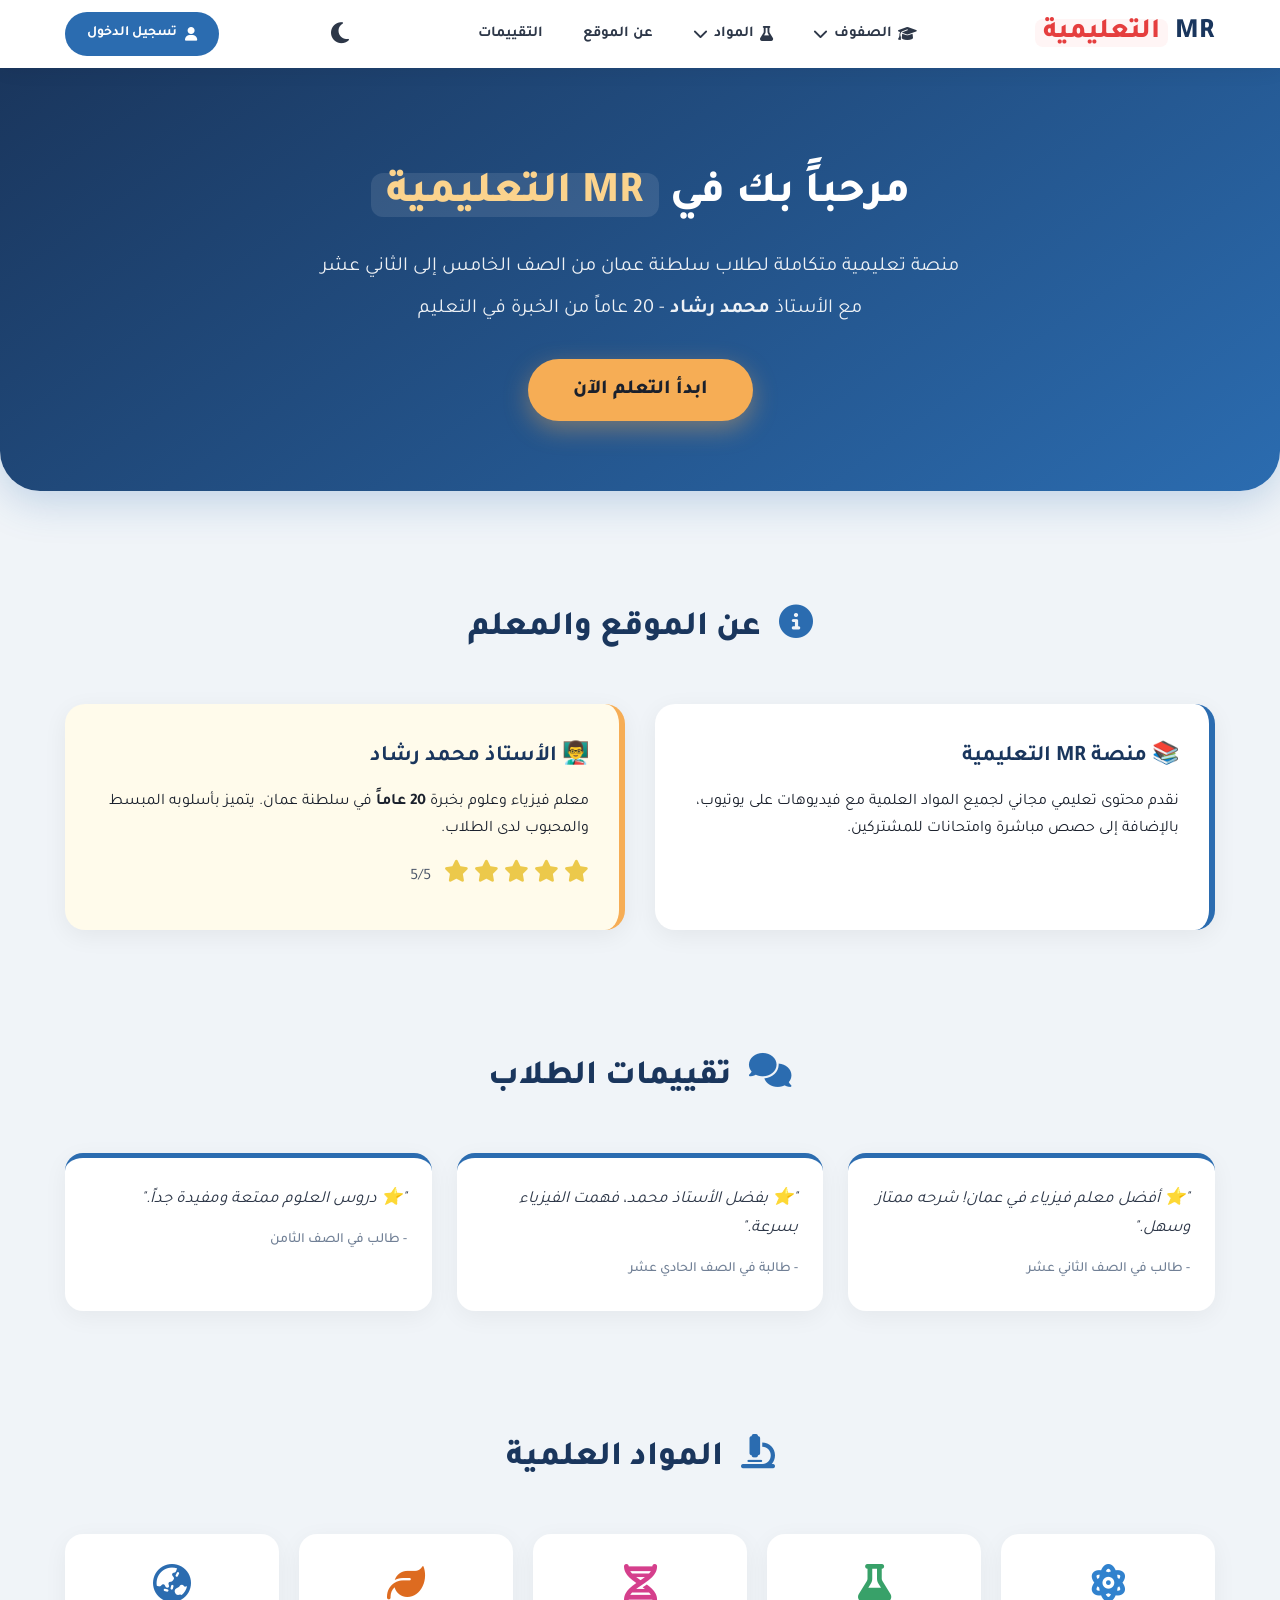
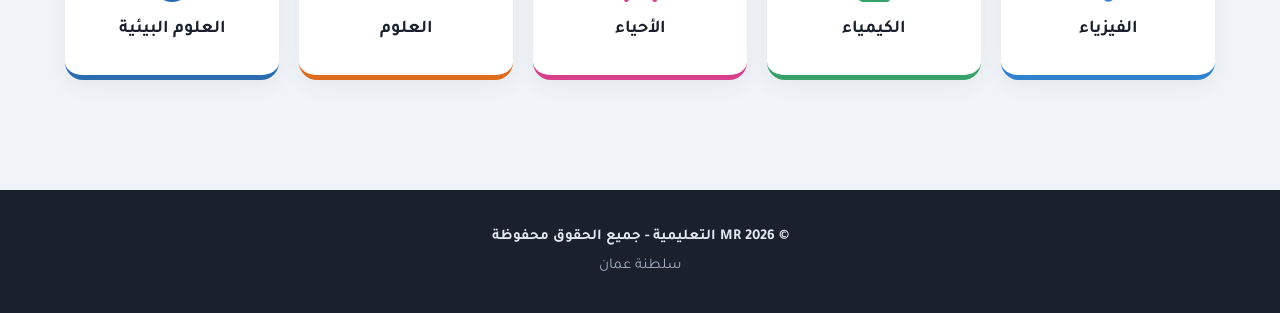
==== index.html @ b7f156b2 "Add files via upload" ====
<!DOCTYPE html>
<html lang="ar" dir="rtl">
<head>
    <meta charset="UTF-8" />
    <meta name="viewport" content="width=device-width, initial-scale=1.0"/>
    <title>MR التعليمية - الرئيسية</title>
    
    <!-- الخطوط والأيقونات -->
    <link rel="stylesheet" href="https://cdnjs.cloudflare.com/ajax/libs/font-awesome/6.5.0/css/all.min.css"/>
    <link href="https://fonts.googleapis.com/css2?family=Tajawal:wght@400;500;700;800&display=swap" rel="stylesheet"/>
    
    <!-- ربط ملف التنسيقات (تأكد من وجود الملف بنفس المجلد) -->
    <link rel="stylesheet" href="style.css"/>
</head>
<body>

<!-- ========================== -->
<!--       الهيدر والقوائم       -->
<!-- ========================== -->
<header>
    <div class="container header-container">

        <!-- الشعار -->
        <div class="logo">
            <h1>MR <span>التعليمية</span></h1>
        </div>

        <!-- القوائم الرئيسية -->
        <nav>
            <ul class="nav-menu">
                <!-- قائمة الصفوف -->
                <li class="dropdown">
                    <a href="#"><i class="fas fa-graduation-cap"></i> الصفوف <i class="fas fa-chevron-down"></i></a>
                    <ul class="dropdown-menu">
                        <li><a href="classes.html?grade=5">الصف الخامس</a></li>
                        <li><a href="classes.html?grade=6">الصف السادس</a></li>
                        <li><a href="classes.html?grade=7">الصف السابع</a></li>
                        <li><a href="classes.html?grade=8">الصف الثامن</a></li>
                        <li><a href="classes.html?grade=9">الصف التاسع</a></li>
                        <li><a href="classes.html?grade=10">الصف العاشر</a></li>
                        <li><a href="classes.html?grade=11">الصف الحادي عشر</a></li>
                        <li><a href="classes.html?grade=12">الصف الثاني عشر</a></li>
                    </ul>
                </li>

                <!-- قائمة المواد -->
                <li class="dropdown">
                    <a href="#"><i class="fas fa-flask"></i> المواد <i class="fas fa-chevron-down"></i></a>
                    <ul class="dropdown-menu">
                        <li><a href="subjects.html?subject=physics">الفيزياء</a></li>
                        <li><a href="subjects.html?subject=chemistry">الكيمياء</a></li>
                        <li><a href="subjects.html?subject=biology">الأحياء</a></li>
                        <li><a href="subjects.html?subject=science">العلوم</a></li>
                        <li><a href="subjects.html?subject=environmental">العلوم البيئية</a></li>
                    </ul>
                </li>

                <li><a href="#about">عن الموقع</a></li>
                <li><a href="#reviews">التقييمات</a></li>
            </ul>
        </nav>

        <!-- زر الوضع الداكن/الفاتح -->
        <button id="theme-toggle" class="theme-btn">
            <i class="fas fa-moon"></i>
        </button>

        <!-- تسجيل الدخول / الملف الشخصي -->
        <div class="auth-section">
            <a href="login.html" class="login-btn" id="login-btn">
                <i class="fas fa-user"></i> تسجيل الدخول
            </a>
            <div class="user-profile" id="user-profile" style="display:none;">
                <span id="user-name">أحمد</span>
                <a href="subscription.html" class="premium-badge">
                    <i class="fas fa-crown"></i> اشتراك مميز
                </a>
            </div>
        </div>

    </div>
</header>

<!-- ========================== -->
<!--       المحتوى الرئيسي       -->
<!-- ========================== -->
<main>

    <!-- القسم الترحيبي -->
    <section class="hero">
        <div class="container">
            <h2>مرحباً بك في <span>MR التعليمية</span></h2>
            <p>منصة تعليمية متكاملة لطلاب سلطنة عمان من الصف الخامس إلى الثاني عشر</p>
            <p>مع الأستاذ <strong>محمد رشاد</strong> - 20 عاماً من الخبرة في التعليم</p>
            <a href="classes.html" class="btn-primary">ابدأ التعلم الآن</a>
        </div>
    </section>

    <!-- قسم عن الموقع والمعلم -->
    <section id="about" class="about">
        <div class="container">
            <h2><i class="fas fa-info-circle"></i> عن الموقع والمعلم</h2>
            <div class="about-grid">
                <div class="about-card">
                    <h3>📚 منصة MR التعليمية</h3>
                    <p>نقدم محتوى تعليمي مجاني لجميع المواد العلمية مع فيديوهات على يوتيوب، بالإضافة إلى حصص مباشرة وامتحانات للمشتركين.</p>
                </div>
                <div class="about-card highlight">
                    <h3>👨‍🏫 الأستاذ محمد رشاد</h3>
                    <p>معلم فيزياء وعلوم بخبرة <strong>20 عاماً</strong> في سلطنة عمان. يتميز بأسلوبه المبسط والمحبوب لدى الطلاب.</p>
                    <div class="stars">
                        <i class="fas fa-star"></i>
                        <i class="fas fa-star"></i>
                        <i class="fas fa-star"></i>
                        <i class="fas fa-star"></i>
                        <i class="fas fa-star"></i>
                        <span>5/5</span>
                    </div>
                </div>
            </div>
        </div>
    </section>

    <!-- قسم التقييمات -->
    <section id="reviews" class="reviews">
        <div class="container">
            <h2><i class="fas fa-comments"></i> تقييمات الطلاب</h2>
            <div class="reviews-grid">
                <div class="review-card">
                    <p>"⭐ أفضل معلم فيزياء في عمان! شرحه ممتاز وسهل."</p>
                    <span>- طالب في الصف الثاني عشر</span>
                </div>
                <div class="review-card">
                    <p>"⭐ بفضل الأستاذ محمد، فهمت الفيزياء بسرعة."</p>
                    <span>- طالبة في الصف الحادي عشر</span>
                </div>
                <div class="review-card">
                    <p>"⭐ دروس العلوم ممتعة ومفيدة جداً."</p>
                    <span>- طالب في الصف الثامن</span>
                </div>
            </div>
        </div>
    </section>

    <!-- قسم المواد العلمية -->
    <section class="subjects-highlight">
        <div class="container">
            <h2><i class="fas fa-microscope"></i> المواد العلمية</h2>
            <div class="subjects-grid">
                <div class="subject-card physics"><i class="fas fa-atom"></i> الفيزياء</div>
                <div class="subject-card chemistry"><i class="fas fa-flask"></i> الكيمياء</div>
                <div class="subject-card biology"><i class="fas fa-dna"></i> الأحياء</div>
                <div class="subject-card science"><i class="fas fa-leaf"></i> العلوم</div>
                <div class="subject-card environmental"><i class="fas fa-globe-asia"></i> العلوم البيئية</div>
            </div>
        </div>
    </section>

</main>

<!-- ========================== -->
<!--          التذييل            -->
<!-- ========================== -->
<footer>
    <div class="container">
        <p>© 2026 MR التعليمية - جميع الحقوق محفوظة</p>
        <p>سلطنة عمان</p>
    </div>
</footer>

<!-- ربط ملف الجافا سكريبت -->
<script src="script.js"></script>

</body>
</html>
---- style.css ----
/* ============================================= */
/*             إعدادات عامة                       */
/* ============================================= */
* {
    margin: 0;
    padding: 0;
    box-sizing: border-box;
}

body {
    font-family: 'Tajawal', 'Segoe UI', Tahoma, sans-serif;
    background: #f0f4f8;
    color: #1a202c;
    transition: background 0.4s, color 0.4s;
    line-height: 1.7;
}

.container {
    max-width: 1200px;
    margin: 0 auto;
    padding: 0 25px;
}

a {
    text-decoration: none;
}

/* ============================================= */
/*               الوضع الداكن                     */
/* ============================================= */
body.dark-mode {
    background: #0d1117;
    color: #e6edf3;
}

body.dark-mode header {
    background: #161b22;
    border-bottom: 1px solid #30363d;
}

body.dark-mode .hero {
    background: linear-gradient(145deg, #0d2b4e, #161b22);
}

body.dark-mode .about-card,
body.dark-mode .review-card {
    background: #161b22;
    border: 1px solid #30363d;
    color: #e6edf3;
}

body.dark-mode .subject-card {
    background: #161b22;
    border: 1px solid #30363d;
    color: #e6edf3;
}

body.dark-mode .subject-card:hover {
    background: #1f2937;
}

body.dark-mode .dropdown-menu {
    background: #161b22;
    border: 1px solid #30363d;
}

body.dark-mode .dropdown-menu li a {
    color: #e6edf3;
}

body.dark-mode .dropdown-menu li a:hover {
    background: #1f2937;
}

body.dark-mode footer {
    background: #0d1117;
    border-top: 1px solid #30363d;
}

body.dark-mode .login-btn {
    background: #1f6feb;
}

body.dark-mode .login-btn:hover {
    background: #1158c7;
}

/* ============================================= */
/*               الهيدر والقوائم                  */
/* ============================================= */
header {
    background: #ffffff;
    box-shadow: 0 2px 20px rgba(0, 0, 0, 0.06);
    position: sticky;
    top: 0;
    z-index: 999;
    padding: 10px 0;
    transition: background 0.4s;
}

.header-container {
    display: flex;
    align-items: center;
    justify-content: space-between;
    flex-wrap: wrap;
    gap: 12px;
}

/* الشعار */
.logo h1 {
    font-size: 28px;
    font-weight: 800;
    color: #1a365d;
}

.logo span {
    color: #e53e3e;
    background: #fff5f5;
    padding: 0 8px;
    border-radius: 8px;
}

body.dark-mode .logo h1 {
    color: #f0f6fc;
}

body.dark-mode .logo span {
    background: #2d1b1b;
    color: #f87171;
}

/* القائمة */
.nav-menu {
    display: flex;
    list-style: none;
    gap: 8px;
    align-items: center;
}

.nav-menu > li > a {
    color: #2d3748;
    padding: 8px 16px;
    border-radius: 10px;
    font-weight: 600;
    font-size: 15px;
    transition: all 0.3s;
    display: flex;
    align-items: center;
    gap: 6px;
}

.nav-menu > li > a:hover {
    background: #ebf4ff;
    color: #2b6cb0;
}

body.dark-mode .nav-menu > li > a {
    color: #c9d1d9;
}

body.dark-mode .nav-menu > li > a:hover {
    background: #1f2937;
    color: #58a6ff;
}

/* القوائم المنسدلة */
.dropdown {
    position: relative;
}

.dropdown-menu {
    display: none;
    position: absolute;
    top: 100%;
    right: 0;
    background: #ffffff;
    min-width: 190px;
    border-radius: 14px;
    box-shadow: 0 15px 40px rgba(0, 0, 0, 0.12);
    list-style: none;
    padding: 10px 0;
    z-index: 999;
    border: 1px solid #edf2f7;
}

.dropdown:hover .dropdown-menu {
    display: block;
    animation: fadeDown 0.25s ease;
}

@keyframes fadeDown {
    from {
        opacity: 0;
        transform: translateY(-10px);
    }
    to {
        opacity: 1;
        transform: translateY(0);
    }
}

.dropdown-menu li a {
    display: block;
    padding: 10px 22px;
    color: #2d3748;
    font-weight: 500;
    transition: all 0.2s;
    font-size: 15px;
}

.dropdown-menu li a:hover {
    background: #ebf4ff;
    color: #2b6cb0;
}

/* ============================================= */
/*               أزرار تسجيل الدخول               */
/* ============================================= */
.auth-section {
    display: flex;
    align-items: center;
    gap: 12px;
}

.login-btn {
    background: #2b6cb0;
    color: #fff;
    padding: 10px 22px;
    border-radius: 30px;
    font-weight: 700;
    font-size: 14px;
    transition: all 0.3s;
    display: flex;
    align-items: center;
    gap: 8px;
}

.login-btn:hover {
    background: #1a4f7a;
    transform: scale(1.03);
}

.user-profile {
    display: flex;
    align-items: center;
    gap: 12px;
}

#user-name {
    font-weight: 700;
    color: #2b6cb0;
    font-size: 16px;
}

body.dark-mode #user-name {
    color: #58a6ff;
}

.premium-badge {
    background: linear-gradient(135deg, #f6ad55, #ed8936);
    color: #1a202c;
    padding: 6px 16px;
    border-radius: 30px;
    font-size: 12px;
    font-weight: 800;
    display: flex;
    align-items: center;
    gap: 6px;
    transition: transform 0.3s;
}

.premium-badge:hover {
    transform: scale(1.05);
}

/* ============================================= */
/*               زر الوضع الداكن                  */
/* ============================================= */
.theme-btn {
    background: none;
    border: none;
    font-size: 24px;
    cursor: pointer;
    color: #2d3748;
    transition: transform 0.3s;
    padding: 5px 10px;
}

.theme-btn:hover {
    transform: rotate(20deg) scale(1.1);
}

body.dark-mode .theme-btn {
    color: #f6ad55;
}

/* ============================================= */
/*               القسم الترحيبي                   */
/* ============================================= */
.hero {
    background: linear-gradient(145deg, #1a365d, #2b6cb0);
    color: white;
    padding: 90px 0 70px;
    text-align: center;
    border-radius: 0 0 40px 40px;
    margin-bottom: 50px;
    box-shadow: 0 10px 40px rgba(43, 108, 176, 0.25);
}

.hero h2 {
    font-size: 44px;
    font-weight: 800;
    margin-bottom: 18px;
}

.hero h2 span {
    color: #fbd38d;
    background: rgba(255, 255, 255, 0.1);
    padding: 0 15px;
    border-radius: 12px;
}

.hero p {
    font-size: 20px;
    margin-bottom: 8px;
    opacity: 0.92;
}

.hero .btn-primary {
    display: inline-block;
    background: #f6ad55;
    color: #1a202c;
    padding: 14px 45px;
    border-radius: 50px;
    font-weight: 800;
    font-size: 20px;
    margin-top: 25px;
    transition: all 0.3s;
    box-shadow: 0 8px 25px rgba(246, 173, 85, 0.4);
}

.hero .btn-primary:hover {
    background: #ed8936;
    transform: translateY(-3px) scale(1.03);
    box-shadow: 0 12px 35px rgba(246, 173, 85, 0.5);
}

/* ============================================= */
/*               أقسام الموقع                     */
/* ============================================= */
.about,
.reviews,
.subjects-highlight {
    padding: 60px 0;
}

.about h2,
.reviews h2,
.subjects-highlight h2 {
    text-align: center;
    font-size: 34px;
    font-weight: 800;
    margin-bottom: 45px;
    color: #1a365d;
}

body.dark-mode .about h2,
body.dark-mode .reviews h2,
body.dark-mode .subjects-highlight h2 {
    color: #f0f6fc;
}

.about h2 i,
.reviews h2 i,
.subjects-highlight h2 i {
    color: #2b6cb0;
    margin-left: 10px;
}

/* ============================================= */
/*               بطاقات "عن الموقع"               */
/* ============================================= */
.about-grid {
    display: grid;
    grid-template-columns: repeat(auto-fit, minmax(280px, 1fr));
    gap: 30px;
}

.about-card {
    background: #ffffff;
    padding: 35px 30px;
    border-radius: 20px;
    box-shadow: 0 6px 25px rgba(0, 0, 0, 0.06);
    transition: all 0.3s;
    border-right: 6px solid #2b6cb0;
}

.about-card:hover {
    transform: translateY(-6px);
    box-shadow: 0 12px 40px rgba(0, 0, 0, 0.10);
}

.about-card.highlight {
    border-right-color: #f6ad55;
    background: #fffbeb;
}

body.dark-mode .about-card.highlight {
    background: #1f2937;
    border-right-color: #f6ad55;
}

.about-card h3 {
    font-size: 22px;
    margin-bottom: 12px;
    color: #1a365d;
}

body.dark-mode .about-card h3 {
    color: #f0f6fc;
}

.stars {
    margin-top: 15px;
    font-size: 22px;
    color: #ecc94b;
}

.stars span {
    font-size: 16px;
    color: #4a5568;
    margin-right: 8px;
}

body.dark-mode .stars span {
    color: #c9d1d9;
}

/* ============================================= */
/*               التقييمات                        */
/* ============================================= */
.reviews-grid {
    display: grid;
    grid-template-columns: repeat(auto-fit, minmax(260px, 1fr));
    gap: 25px;
}

.review-card {
    background: #ffffff;
    padding: 28px 25px;
    border-radius: 18px;
    box-shadow: 0 6px 25px rgba(0, 0, 0, 0.05);
    border-top: 5px solid #2b6cb0;
    transition: all 0.3s;
}

.review-card:hover {
    transform: translateY(-4px);
    box-shadow: 0 12px 35px rgba(0, 0, 0, 0.08);
}

.review-card p {
    font-size: 17px;
    font-style: italic;
    margin-bottom: 12px;
    color: #2d3748;
}

body.dark-mode .review-card p {
    color: #e6edf3;
}

.review-card span {
    font-size: 14px;
    color: #718096;
    font-weight: 500;
}

body.dark-mode .review-card span {
    color: #8b949e;
}

/* ============================================= */
/*               المواد العلمية                   */
/* ============================================= */
.subjects-grid {
    display: grid;
    grid-template-columns: repeat(auto-fit, minmax(170px, 1fr));
    gap: 20px;
}

.subject-card {
    background: #ffffff;
    padding: 30px 15px;
    text-align: center;
    border-radius: 18px;
    box-shadow: 0 6px 25px rgba(0, 0, 0, 0.05);
    font-weight: 700;
    font-size: 18px;
    transition: all 0.3s;
    cursor: default;
    border-bottom: 5px solid #2b6cb0;
}

.subject-card i {
    display: block;
    font-size: 38px;
    margin-bottom: 12px;
}

/* ألوان خاصة بكل مادة */
.subject-card.physics {
    border-bottom-color: #3182ce;
}
.subject-card.physics i {
    color: #3182ce;
}

.subject-card.chemistry {
    border-bottom-color: #38a169;
}
.subject-card.chemistry i {
    color: #38a169;
}

.subject-card.biology {
    border-bottom-color: #d53f8c;
}
.subject-card.biology i {
    color: #d53f8c;
}

.subject-card.science {
    border-bottom-color: #dd6b20;
}
.subject-card.science i {
    color: #dd6b20;
}

.subject-card.environmental {
    border-bottom-color: #2b6cb0;
}
.subject-card.environmental i {
    color: #2b6cb0;
}

.subject-card:hover {
    transform: translateY(-6px) scale(1.02);
    box-shadow: 0 12px 40px rgba(0, 0, 0, 0.10);
}

body.dark-mode .subject-card:hover {
    box-shadow: 0 12px 40px rgba(255, 255, 255, 0.05);
}

/* ============================================= */
/*               التذييل                          */
/* ============================================= */
footer {
    background: #1a202c;
    color: #a0aec0;
    text-align: center;
    padding: 30px 0;
    margin-top: 50px;
}

footer p {
    margin: 4px 0;
    font-size: 15px;
}

footer p:first-child {
    color: #e2e8f0;
    font-weight: 600;
}

/* ============================================= */
/*               استجابة للشاشات                  */
/* ============================================= */
@media (max-width: 992px) {
    .header-container {
        flex-direction: column;
        align-items: stretch;
        gap: 12px;
    }

    .nav-menu {
        flex-wrap: wrap;
        justify-content: center;
    }

    .auth-section {
        justify-content: center;
        flex-wrap: wrap;
    }

    .hero h2 {
        font-size: 32px;
    }

    .hero p {
        font-size: 17px;
    }
}

@media (max-width: 600px) {
    .hero {
        padding: 50px 0 40px;
    }

    .hero h2 {
        font-size: 26px;
    }

    .about-grid,
    .reviews-grid,
    .subjects-grid {
        grid-template-columns: 1fr;
    }

    .dropdown-menu {
        position: static;
        box-shadow: none;
        border: none;
        background: transparent;
        padding-right: 20px;
    }

    body.dark-mode .dropdown-menu {
        background: transparent;
    }

    .dropdown-menu li a {
        padding: 6px 15px;
        font-size: 14px;
    }
}
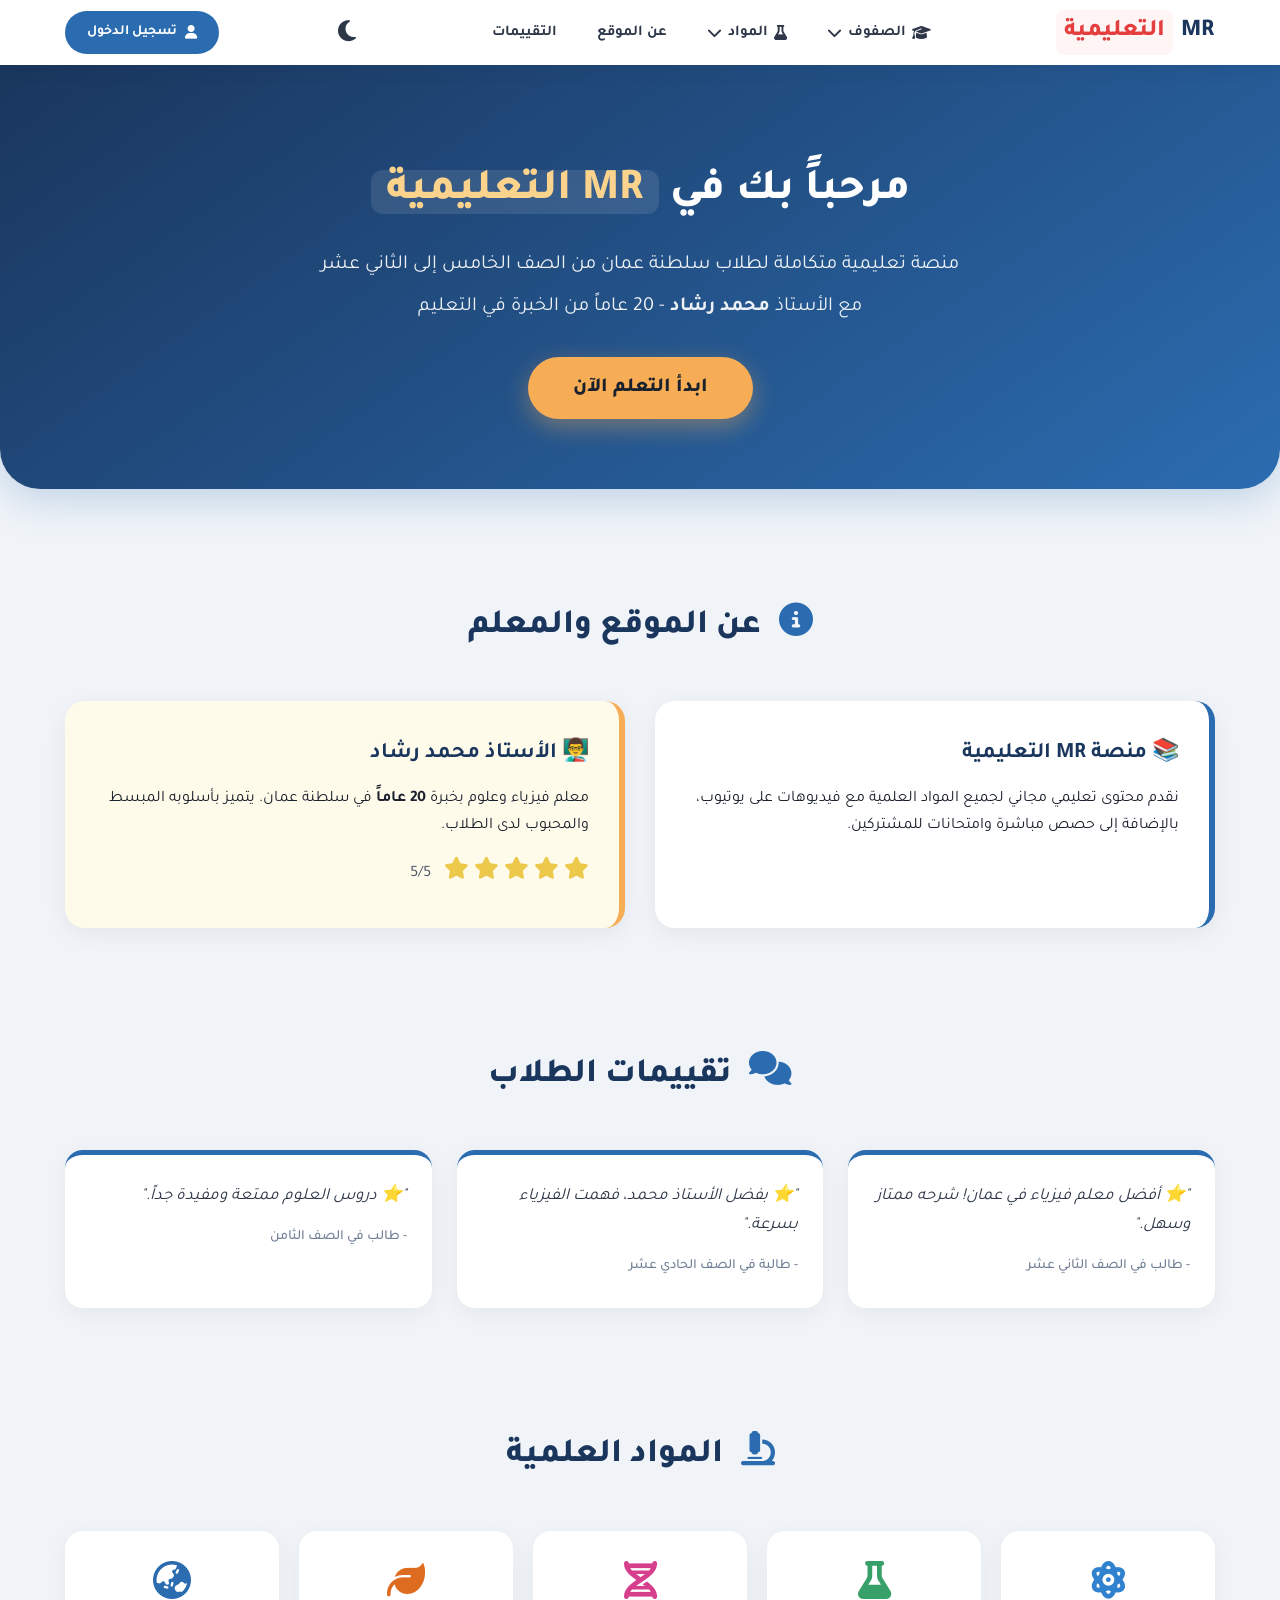
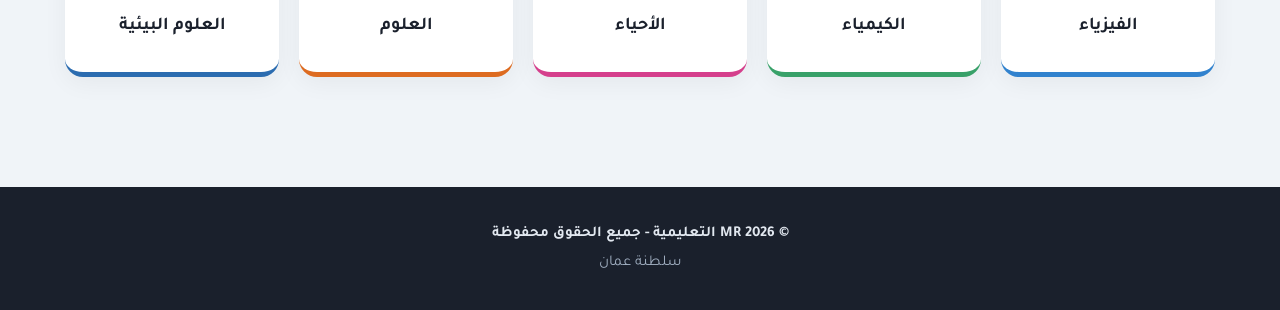
==== commit f6d2d1cd: "تحسين تصميم الهيدر للجوال" ====
--- a/index.html
+++ b/index.html
@@ -22,13 +22,19 @@
 
         <!-- الشعار -->
         <div class="logo">
-            <h1>MR <span>التعليمية</span></h1>
+            <a href="index.html" style="text-decoration:none;">
+                <h1>MR<span>التعليمية</span></h1>
+            </a>
         </div>
+
+        <!-- زر القائمة للجوال -->
+        <button class="menu-toggle" onclick="toggleMenu()">
+            <i class="fas fa-bars"></i>
+        </button>
 
         <!-- القوائم الرئيسية -->
         <nav>
-            <ul class="nav-menu">
-                <!-- قائمة الصفوف -->
+            <ul class="nav-menu" id="navMenu">
                 <li class="dropdown">
                     <a href="#"><i class="fas fa-graduation-cap"></i> الصفوف <i class="fas fa-chevron-down"></i></a>
                     <ul class="dropdown-menu">
@@ -43,7 +49,6 @@
                     </ul>
                 </li>
 
-                <!-- قائمة المواد -->
                 <li class="dropdown">
                     <a href="#"><i class="fas fa-flask"></i> المواد <i class="fas fa-chevron-down"></i></a>
                     <ul class="dropdown-menu">
--- a/style.css
+++ b/style.css
@@ -106,18 +106,29 @@
     gap: 12px;
 }
 
-/* الشعار */
+/* الشعار - إصلاح الفصل */
+.logo {
+    display: flex;
+    align-items: center;
+    flex-shrink: 0;
+}
+
 .logo h1 {
-    font-size: 28px;
+    font-size: 24px;
     font-weight: 800;
     color: #1a365d;
+    white-space: nowrap;
+    display: inline-flex;
+    align-items: center;
+    gap: 4px;
 }
 
 .logo span {
     color: #e53e3e;
     background: #fff5f5;
-    padding: 0 8px;
+    padding: 2px 8px;
     border-radius: 8px;
+    margin-right: 4px;
 }
 
 body.dark-mode .logo h1 {
@@ -127,6 +138,26 @@
 body.dark-mode .logo span {
     background: #2d1b1b;
     color: #f87171;
+}
+
+/* زر القائمة للجوال */
+.menu-toggle {
+    display: none;
+    background: none;
+    border: none;
+    font-size: 28px;
+    color: #2d3748;
+    cursor: pointer;
+    padding: 8px;
+    transition: transform 0.3s;
+}
+
+.menu-toggle:hover {
+    transform: scale(1.1);
+}
+
+body.dark-mode .menu-toggle {
+    color: #e6edf3;
 }
 
 /* القائمة */
@@ -508,7 +539,6 @@
     margin-bottom: 12px;
 }
 
-/* ألوان خاصة بكل مادة */
 .subject-card.physics {
     border-bottom-color: #3182ce;
 }
@@ -575,63 +605,151 @@
 }
 
 /* ============================================= */
-/*               استجابة للشاشات                  */
-/* ============================================= */
-@media (max-width: 992px) {
+/*          📱 استجابة للشاشات الصغيرة (الجوال)   */
+/* ============================================= */
+@media (max-width: 768px) {
+    /* تصغير الهيدر */
+    header {
+        padding: 8px 0;
+    }
+    
     .header-container {
+        flex-wrap: nowrap;
+        gap: 8px;
+        padding: 0 15px;
+    }
+    
+    /* تصغير الشعار */
+    .logo h1 {
+        font-size: 18px;
+    }
+    
+    .logo span {
+        font-size: 16px;
+        padding: 2px 6px;
+    }
+    
+    /* إظهار زر القائمة */
+    .menu-toggle {
+        display: block;
+        order: 3;
+    }
+    
+    /* إخفاء القائمة الافتراضية */
+    .nav-menu {
+        display: none;
+        position: absolute;
+        top: 100%;
+        right: 0;
+        left: 0;
+        background: #ffffff;
         flex-direction: column;
-        align-items: stretch;
-        gap: 12px;
-    }
-
-    .nav-menu {
-        flex-wrap: wrap;
-        justify-content: center;
-    }
-
-    .auth-section {
-        justify-content: center;
-        flex-wrap: wrap;
-    }
-
-    .hero h2 {
-        font-size: 32px;
-    }
-
-    .hero p {
-        font-size: 17px;
-    }
-}
-
-@media (max-width: 600px) {
+        padding: 15px;
+        box-shadow: 0 10px 30px rgba(0, 0, 0, 0.15);
+        border-radius: 0 0 15px 15px;
+        gap: 5px;
+        z-index: 998;
+    }
+    
+    body.dark-mode .nav-menu {
+        background: #161b22;
+    }
+    
+    /* إظهار القائمة عند الضغط */
+    .nav-menu.active {
+        display: flex;
+    }
+    
+    .nav-menu > li > a {
+        padding: 12px 15px;
+        font-size: 16px;
+        width: 100%;
+        justify-content: flex-start;
+    }
+    
+    /* القوائم المنسدلة على الجوال */
+    .dropdown-menu {
+        position: static;
+        box-shadow: none;
+        border: none;
+        background: #f7fafc;
+        border-radius: 10px;
+        margin-top: 5px;
+        padding: 5px 0;
+    }
+    
+    body.dark-mode .dropdown-menu {
+        background: #0d1117;
+    }
+    
+    .dropdown-menu li a {
+        padding: 10px 25px;
+        font-size: 14px;
+    }
+    
+    /* تصغير الأزرار */
+    .login-btn {
+        padding: 8px 16px;
+        font-size: 13px;
+    }
+    
+    .theme-btn {
+        font-size: 20px;
+        padding: 4px 8px;
+    }
+    
+    /* تصغير القسم الترحيبي */
     .hero {
         padding: 50px 0 40px;
     }
-
+    
     .hero h2 {
         font-size: 26px;
     }
-
+    
+    .hero p {
+        font-size: 16px;
+    }
+    
+    .hero .btn-primary {
+        padding: 12px 30px;
+        font-size: 17px;
+    }
+    
+    /* تصغير العناوين */
+    .about h2,
+    .reviews h2,
+    .subjects-highlight h2 {
+        font-size: 24px;
+        margin-bottom: 30px;
+    }
+    
     .about-grid,
     .reviews-grid,
     .subjects-grid {
         grid-template-columns: 1fr;
     }
-
-    .dropdown-menu {
-        position: static;
-        box-shadow: none;
-        border: none;
-        background: transparent;
-        padding-right: 20px;
-    }
-
-    body.dark-mode .dropdown-menu {
-        background: transparent;
-    }
-
-    .dropdown-menu li a {
-        padding: 6px 15px;
+}
+
+@media (max-width: 480px) {
+    .logo h1 {
+        font-size: 16px;
+    }
+    
+    .logo span {
         font-size: 14px;
     }
-}
+    
+    .login-btn {
+        padding: 6px 12px;
+        font-size: 12px;
+    }
+    
+    .hero h2 {
+        font-size: 22px;
+    }
+    
+    .hero p {
+        font-size: 14px;
+    }
+}
